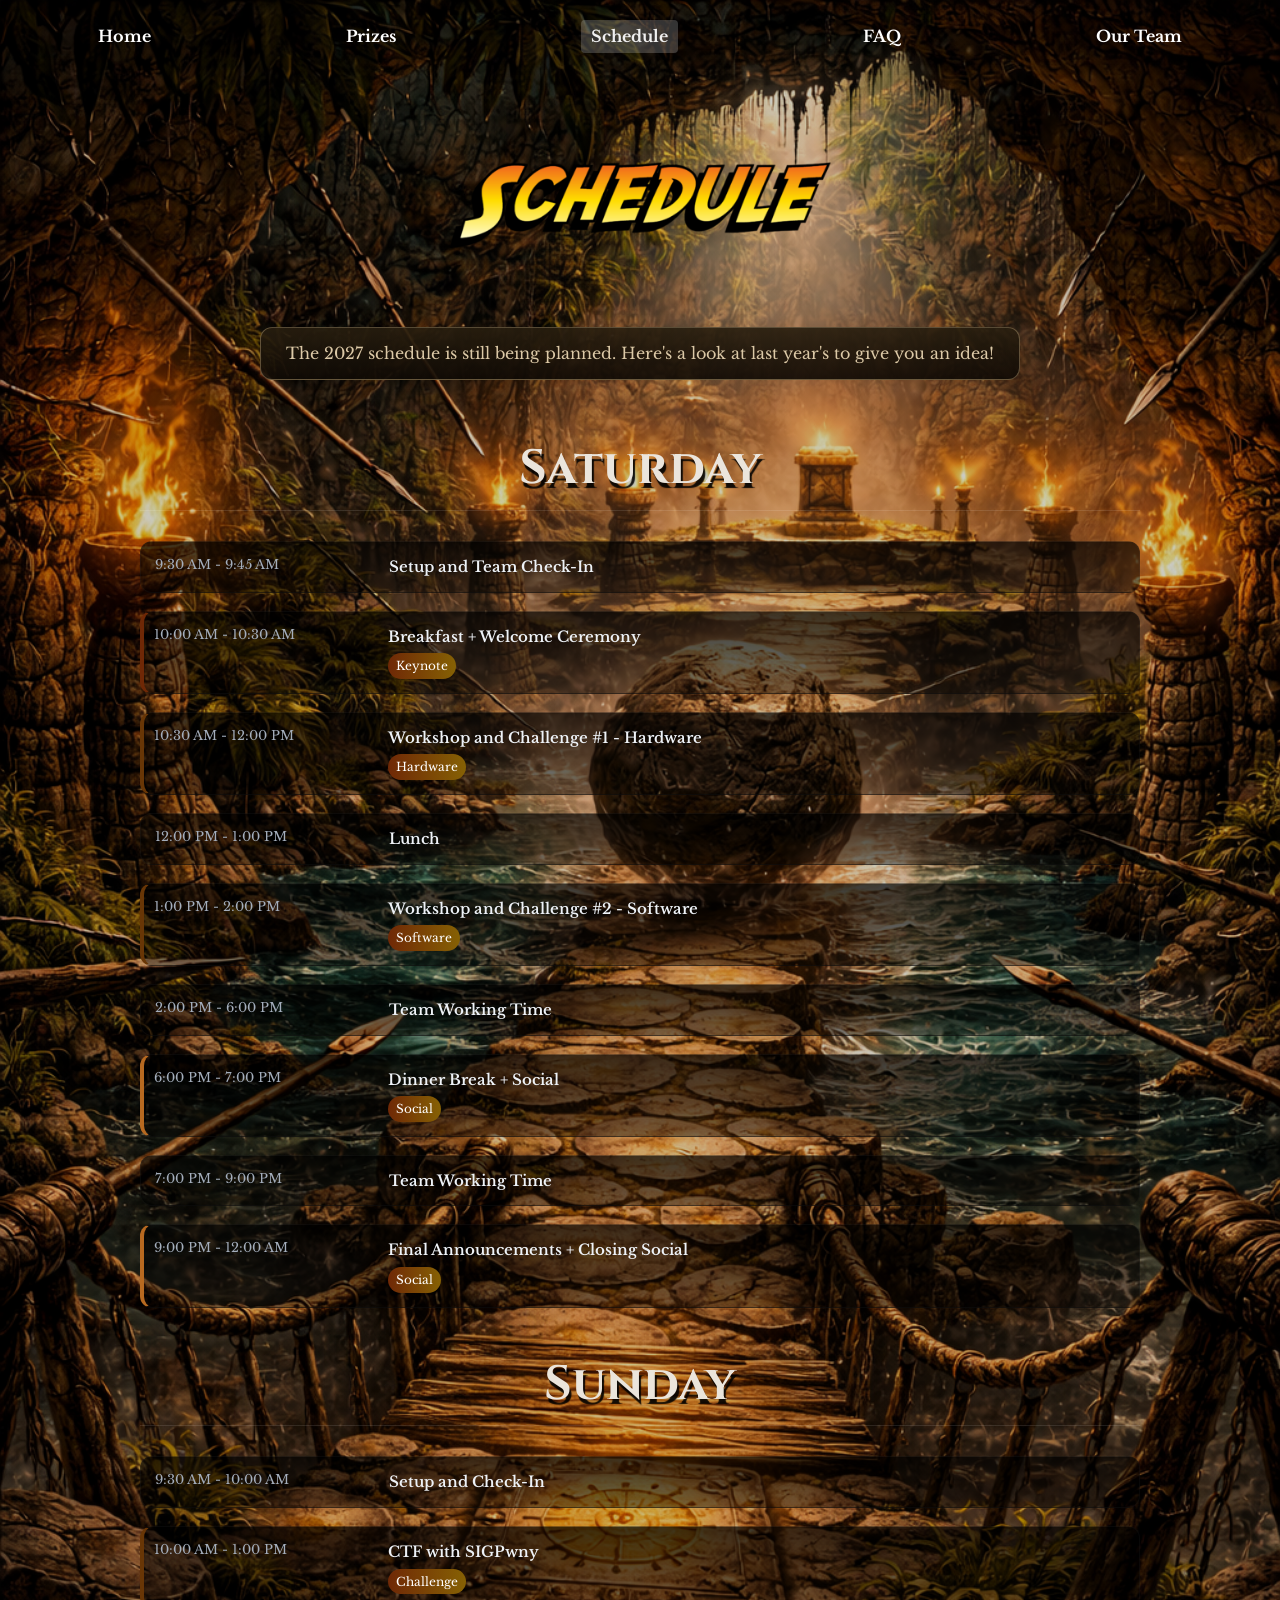
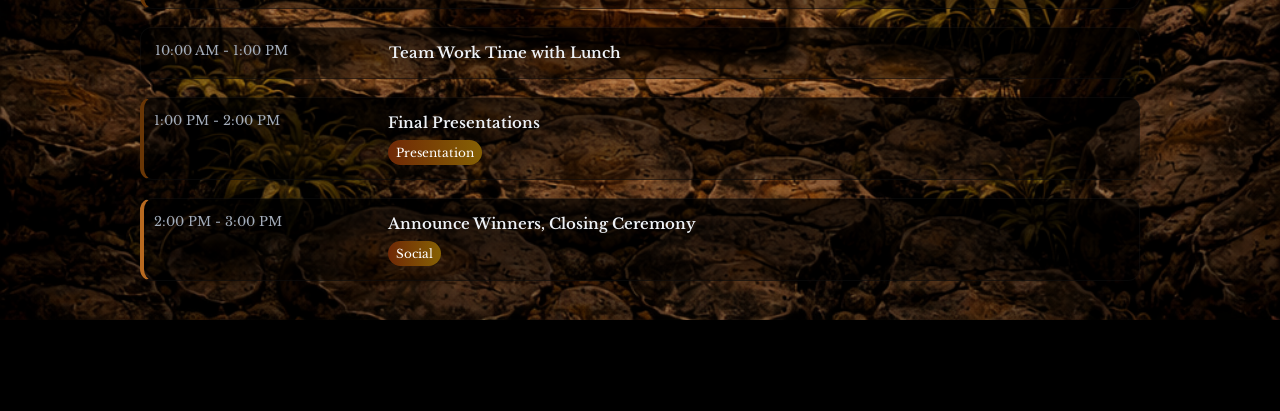
==== pages/schedule.html @ 5c3640a4 "pushing website framework" ====
<!DOCTYPE html>
<html lang="en">
<head>
  <meta charset="UTF-8">
  <meta name="viewport" content="width=device-width, initial-scale=1.0">
  <title>WECEHacks 2027 - Schedule</title>

  <link rel="preconnect" href="https://fonts.googleapis.com">
  <link rel="preconnect" href="https://fonts.gstatic.com" crossorigin>
  <link href="https://fonts.googleapis.com/css2?family=Cinzel:wght@400..900&family=Libre+Baskerville:ital,wght@0,400..700;1,400..700&display=swap" rel="stylesheet">

  <link rel="stylesheet" href="../css/common.css">
  <link rel="stylesheet" href="schedule.css">
</head>

<body>

  <!-- Header -->
  <nav class="header">
    <a href="../index.html">Home</a>
    <a href="prizes.html">Prizes</a>
    <a href="schedule.html">Schedule</a>
    <a href="faq.html">FAQ</a>
    <a href="ourteam.html">Our Team</a>
  </nav>

  <!-- Page Title -->
  <div class="page-title">
    <img src="../images/titles/schedule.png" alt="Schedule">
  </div>

  <!-- TODO: remove this notice once the 2027 schedule below is final -->
  <p class="notice">The 2027 schedule is still being planned. Here's a look at last year's to give you an idea!</p>

  <!-- Schedule Section
       Slot types: add "keynote", "workshop", or "social" to a .slot for a colored edge. -->
  <section class="schedule-section">
    <div class="timetable">

      <!-- Saturday -->
      <div class="day-header"><h2>Saturday</h2></div>

      <div class="slot">
        <div class="time">9:30 AM - 9:45 AM</div>
        <div class="event">
          <div class="title">Setup and Team Check-In</div>
        </div>
      </div>

      <div class="slot keynote">
        <div class="time">10:00 AM - 10:30 AM</div>
        <div class="event">
          <div class="title">Breakfast + Welcome Ceremony</div>
          <div class="meta"><span class="badge">Keynote</span></div>
        </div>
      </div>

      <div class="slot workshop">
        <div class="time">10:30 AM - 12:00 PM</div>
        <div class="event">
          <div class="title">Workshop and Challenge #1 - Hardware</div>
          <div class="meta"><span class="badge">Hardware</span></div>
        </div>
      </div>

      <div class="slot">
        <div class="time">12:00 PM - 1:00 PM</div>
        <div class="event">
          <div class="title">Lunch</div>
        </div>
      </div>

      <div class="slot workshop">
        <div class="time">1:00 PM - 2:00 PM</div>
        <div class="event">
          <div class="title">Workshop and Challenge #2 - Software</div>
          <div class="meta"><span class="badge">Software</span></div>
        </div>
      </div>

      <div class="slot">
        <div class="time">2:00 PM - 6:00 PM</div>
        <div class="event">
          <div class="title">Team Working Time</div>
        </div>
      </div>

      <div class="slot social">
        <div class="time">6:00 PM - 7:00 PM</div>
        <div class="event">
          <div class="title">Dinner Break + Social</div>
          <div class="meta"><span class="badge">Social</span></div>
        </div>
      </div>

      <div class="slot">
        <div class="time">7:00 PM - 9:00 PM</div>
        <div class="event">
          <div class="title">Team Working Time</div>
        </div>
      </div>

      <div class="slot social">
        <div class="time">9:00 PM - 12:00 AM</div>
        <div class="event">
          <div class="title">Final Announcements + Closing Social</div>
          <div class="meta"><span class="badge">Social</span></div>
        </div>
      </div>

      <!-- Sunday -->
      <div class="day-header"><h2>Sunday</h2></div>

      <div class="slot">
        <div class="time">9:30 AM - 10:00 AM</div>
        <div class="event">
          <div class="title">Setup and Check-In</div>
        </div>
      </div>

      <div class="slot workshop">
        <div class="time">10:00 AM - 1:00 PM</div>
        <div class="event">
          <div class="title">CTF with SIGPwny</div>
          <div class="meta"><span class="badge">Challenge</span></div>
        </div>
      </div>

      <div class="slot">
        <div class="time">10:00 AM - 1:00 PM</div>
        <div class="event">
          <div class="title">Team Work Time with Lunch</div>
        </div>
      </div>

      <div class="slot workshop">
        <div class="time">1:00 PM - 2:00 PM</div>
        <div class="event">
          <div class="title">Final Presentations</div>
          <div class="meta"><span class="badge">Presentation</span></div>
        </div>
      </div>

      <div class="slot social">
        <div class="time">2:00 PM - 3:00 PM</div>
        <div class="event">
          <div class="title">Announce Winners, Closing Ceremony</div>
          <div class="meta"><span class="badge">Social</span></div>
        </div>
      </div>

    </div>
  </section>

  <script src="../js/main.js"></script>
</body>
</html>
---- css/common.css ----
/* ==========================================================================
   WECEHacks 2027 — styles shared by every page (header, fonts, theme)
   Page-specific styles live next to each page (index.css, pages/*.css).
   ========================================================================== */

:root {
  --bg: #0f0f13;
  --text: #eef2f7;
  --muted: hsl(214, 15%, 69%);
  --gold: #dbbd8e;
  --parchment: #d6c39f;
  --heading: #ebe5dc;
  --body-text: #dcc9a7;
  --accent: #6f2806;
  --accent-2: #866104;
  --success: #b76920;
  --panel: linear-gradient(to bottom, rgba(40, 30, 15, 0.9), rgba(15, 10, 5, 0.9));
  --card: linear-gradient(180deg, rgba(0, 0, 0, 0.7), rgba(0, 0, 0, 0.4));
  --radius: 12px;
  --max-width: 1100px;
}

* {
  box-sizing: border-box;
}

html {
  scroll-behavior: smooth;
}

body {
  font-family: 'Libre Baskerville', serif;
  margin: 0;
  padding: 0;
  min-height: 100vh;
  display: flex;
  flex-direction: column;
  align-items: center;
  color: var(--text);
  background-color: #000000;
  background-repeat: no-repeat;
  background-size: 100% auto;
  background-position: top center;
  -webkit-font-smoothing: antialiased;
}

img {
  max-width: 100%;
}

/* ---------- Header ---------- */

.header {
  position: sticky;
  top: 0;
  z-index: 100;
  width: 100%;
  display: flex;
  flex-wrap: wrap;
  justify-content: space-around;
  padding: 20px 0;
  background-color: transparent;
  transition: background-color 0.3s ease, box-shadow 0.3s ease;
}

/* When scrolled, header background turns black */
.header.scrolled {
  background-color: rgba(0, 0, 0, 0.7);
  box-shadow: 0 4px 10px rgba(0, 0, 0, 0.5);
}

.header a {
  color: white;
  text-decoration: none;
  font-size: 16px;
  font-weight: bold;
  padding: 5px 10px;
  border-radius: 4px;
  transition: background-color 0.3s ease, color 0.3s ease;
}

.header a:hover,
.header a.active {
  background-color: rgba(255, 255, 255, 0.2);
  color: #f0f0f0;
}

/* ---------- Page title images (Prizes, Schedule, FAQ, Our Team) ---------- */

.page-title {
  width: 100%;
  margin-top: 20px;
  margin-bottom: 10px;
  padding: 50px 20px;
  display: flex;
  justify-content: center;
}

.page-title img {
  width: min(420px, 80%);
  height: auto;
}

/* ---------- Shared bits ---------- */

.badge {
  display: inline-block;
  font-size: 12px;
  padding: 4px 8px;
  border-radius: 999px;
  color: white;
  background: linear-gradient(90deg, var(--accent), var(--accent-2));
}

.notice {
  width: min(90%, 760px);
  margin: 0 auto 30px;
  padding: 14px 20px;
  text-align: center;
  color: var(--body-text);
  background: var(--panel);
  border: 1px solid rgba(219, 189, 142, 0.35);
  border-radius: var(--radius);
}

@media (max-width: 600px) {
  .header {
    justify-content: center;
    gap: 4px;
    padding: 12px 0;
  }

  .header a {
    font-size: 14px;
    padding: 5px 8px;
  }
}
---- pages/schedule.css ----
/* Schedule page */

body {
  background-image:
    linear-gradient(rgba(0, 0, 0, 0.2), rgba(0, 0, 0, 0.2)),
    url('../images/backgrounds/stoneball_background.png');
  line-height: 1.45;
}

.schedule-section {
  width: min(90%, 1000px);
  margin-bottom: 30px;
  padding-bottom: 100px;
}

.timetable {
  display: flex;
  flex-direction: column;
  gap: 18px;
}

.day-header h2 {
  margin: 24px 0 12px;
  padding-bottom: 6px;
  font-family: 'Cinzel', serif;
  font-size: clamp(2rem, 6vw, 3rem);
  color: var(--heading);
  text-align: center;
  border-bottom: 1px solid rgba(255, 255, 255, 0.1);
  text-shadow: 2px 5px 1px rgba(0, 0, 0, 0.9);
}

.slot {
  display: grid;
  grid-template-columns: 220px 1fr;
  gap: 14px;
  padding: 14px;
  align-items: start;
  border-radius: var(--radius);
  background: var(--card);
  border: 1px solid rgba(255, 255, 255, 0.03);
  transition: transform 0.14s ease, box-shadow 0.14s ease;
}

.slot:hover {
  transform: translateY(-4px);
  box-shadow: 0 10px 30px rgba(2, 6, 23, 0.6);
}

.slot .time {
  color: var(--muted);
  font-size: 13px;
  white-space: nowrap;
}

.slot .event {
  display: flex;
  flex-direction: column;
  gap: 6px;
}

.slot .title {
  font-weight: 600;
  font-size: 15px;
}

.slot .meta {
  display: flex;
  flex-wrap: wrap;
  gap: 8px;
}

/* Slot types */
.keynote,
.workshop,
.social {
  padding-left: 10px;
}

.keynote { border-left: 4px solid var(--accent); }
.workshop { border-left: 4px solid #683606; }
.social { border-left: 4px solid var(--success); }

@media (max-width: 760px) {
  .slot {
    grid-template-columns: 1fr;
    gap: 4px;
  }
}
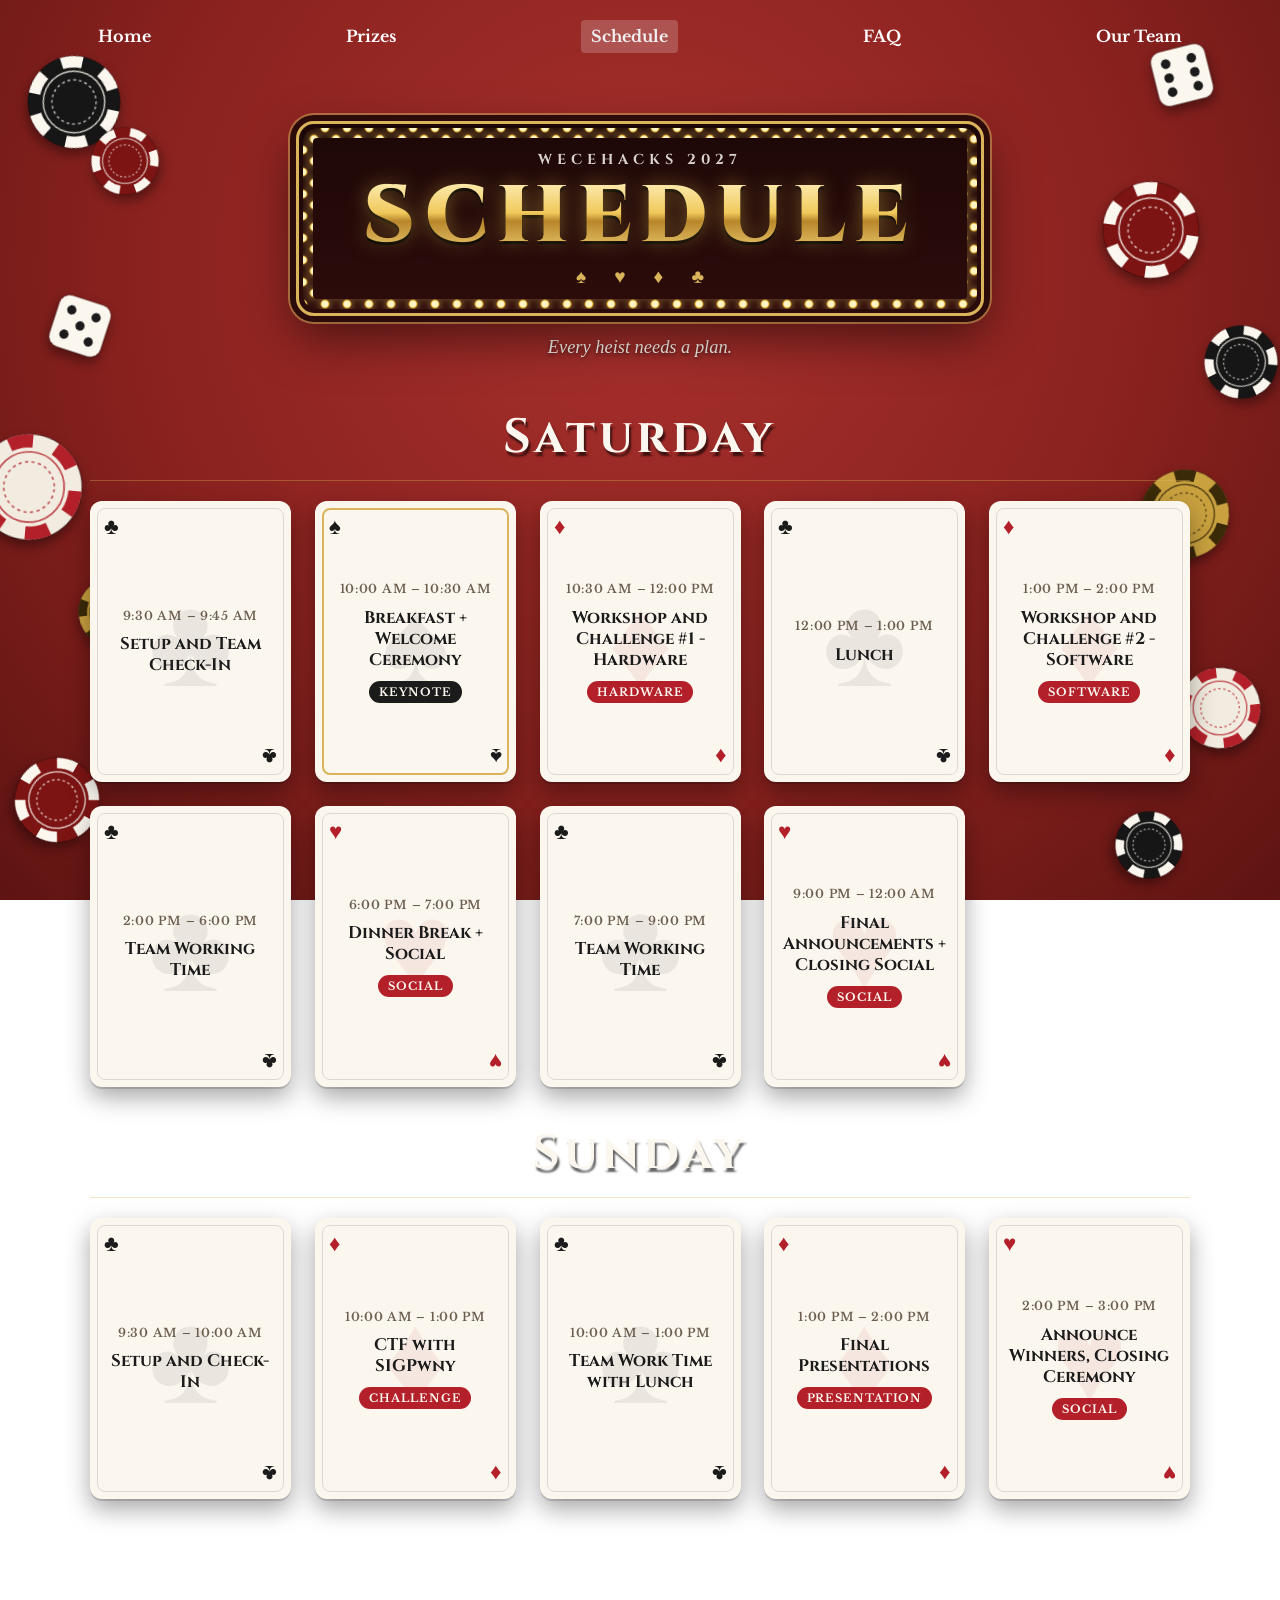
==== commit 3e9fec48: "changed the schedule page for 2027 oceans 11 theme" ====
--- a/pages/schedule.html
+++ b/pages/schedule.html
@@ -14,6 +14,62 @@
 </head>
 
 <body>
+
+  <!--
+    Background decorations: chips and dice scattered on the table.
+    The <symbol>s are drawn once; each <svg class="decor"> reuses one with <use>.
+    Position/size/rotation come from the inline CSS variables:
+      --x, --y = position on screen   --s = size   --r = rotation
+    Add "decor-extra" to hide an item on small screens.
+  -->
+  <svg width="0" height="0" style="position:absolute" aria-hidden="true">
+    <defs>
+      <symbol id="chip" viewBox="0 0 100 100">
+        <circle cx="50" cy="50" r="48" fill="currentColor" stroke="rgba(0,0,0,0.3)" stroke-width="1"/>
+        <circle cx="50" cy="50" r="42" fill="none" style="stroke: var(--chip-edge, #fff)" stroke-width="12" pathLength="120" stroke-dasharray="10 10"/>
+        <circle cx="50" cy="50" r="32" fill="none" style="stroke: var(--chip-edge, #fff)" stroke-width="1.5" opacity="0.8"/>
+        <circle cx="50" cy="50" r="27" fill="currentColor"/>
+        <circle cx="50" cy="50" r="23" fill="none" style="stroke: var(--chip-edge, #fff)" stroke-width="1.5" stroke-dasharray="3 3" opacity="0.7"/>
+      </symbol>
+
+      <symbol id="die-2" viewBox="0 0 100 100">
+        <rect x="4" y="4" width="92" height="92" rx="18" fill="#fbf7ef" stroke="rgba(0,0,0,0.18)" stroke-width="2"/>
+        <g fill="#1b1b1b"><circle cx="28" cy="28" r="8"/><circle cx="72" cy="72" r="8"/></g>
+      </symbol>
+      <symbol id="die-3" viewBox="0 0 100 100">
+        <rect x="4" y="4" width="92" height="92" rx="18" fill="#fbf7ef" stroke="rgba(0,0,0,0.18)" stroke-width="2"/>
+        <g fill="#1b1b1b"><circle cx="28" cy="28" r="8"/><circle cx="50" cy="50" r="8"/><circle cx="72" cy="72" r="8"/></g>
+      </symbol>
+      <symbol id="die-5" viewBox="0 0 100 100">
+        <rect x="4" y="4" width="92" height="92" rx="18" fill="#fbf7ef" stroke="rgba(0,0,0,0.18)" stroke-width="2"/>
+        <g fill="#1b1b1b"><circle cx="28" cy="28" r="8"/><circle cx="72" cy="28" r="8"/><circle cx="50" cy="50" r="8"/><circle cx="28" cy="72" r="8"/><circle cx="72" cy="72" r="8"/></g>
+      </symbol>
+      <symbol id="die-6" viewBox="0 0 100 100">
+        <rect x="4" y="4" width="92" height="92" rx="18" fill="#fbf7ef" stroke="rgba(0,0,0,0.18)" stroke-width="2"/>
+        <g fill="#1b1b1b"><circle cx="28" cy="26" r="8"/><circle cx="28" cy="50" r="8"/><circle cx="28" cy="74" r="8"/><circle cx="72" cy="26" r="8"/><circle cx="72" cy="50" r="8"/><circle cx="72" cy="74" r="8"/></g>
+      </symbol>
+    </defs>
+  </svg>
+
+  <div class="table-decor" aria-hidden="true">
+    <!-- left side -->
+    <svg class="decor chip-black" style="--x:2%;  --y:6%;  --s:96px; --r:12deg"><use href="#chip"/></svg>
+    <svg class="decor chip-red"   style="--x:7%;  --y:14%; --s:70px; --r:-20deg"><use href="#chip"/></svg>
+    <svg class="decor die"        style="--x:4%;  --y:33%; --s:58px; --r:18deg"><use href="#die-5"/></svg>
+    <svg class="decor chip-ivory decor-extra" style="--x:-2%; --y:48%; --s:110px; --r:5deg"><use href="#chip"/></svg>
+    <svg class="decor chip-gold"  style="--x:6%;  --y:64%; --s:72px; --r:-8deg"><use href="#chip"/></svg>
+    <svg class="decor die decor-extra" style="--x:9%; --y:70%; --s:48px; --r:-32deg"><use href="#die-2"/></svg>
+    <svg class="decor chip-red"   style="--x:1%;  --y:84%; --s:88px; --r:30deg"><use href="#chip"/></svg>
+
+    <!-- right side -->
+    <svg class="decor die"        style="--x:90%; --y:5%;  --s:60px; --r:-14deg"><use href="#die-6"/></svg>
+    <svg class="decor chip-red"   style="--x:86%; --y:20%; --s:100px; --r:8deg"><use href="#chip"/></svg>
+    <svg class="decor chip-black decor-extra" style="--x:94%; --y:36%; --s:76px; --r:-25deg"><use href="#chip"/></svg>
+    <svg class="decor chip-gold"  style="--x:89%; --y:52%; --s:92px; --r:15deg"><use href="#chip"/></svg>
+    <svg class="decor die decor-extra" style="--x:85%; --y:68%; --s:52px; --r:24deg"><use href="#die-3"/></svg>
+    <svg class="decor chip-ivory" style="--x:92%; --y:74%; --s:84px; --r:-6deg"><use href="#chip"/></svg>
+    <svg class="decor chip-black" style="--x:87%; --y:90%; --s:70px; --r:40deg"><use href="#chip"/></svg>
+  </div>
 
   <!-- Header -->
   <nav class="header">
@@ -24,134 +80,235 @@
     <a href="ourteam.html">Our Team</a>
   </nav>
 
-  <!-- Page Title -->
+  <!-- Page Title: casino marquee sign -->
   <div class="page-title">
-    <img src="../images/titles/schedule.png" alt="Schedule">
+    <h1 class="marquee">
+      <span class="marquee-kicker">WECEHacks 2027</span>
+      <span class="marquee-word">Schedule</span>
+      <span class="marquee-suits" aria-hidden="true">&#9824;&#xFE0E; &#9829;&#xFE0E; &#9830;&#xFE0E; &#9827;&#xFE0E;</span>
+    </h1>
+    <p class="marquee-tagline">Every heist needs a plan.</p>
   </div>
 
-  <!-- TODO: remove this notice once the 2027 schedule below is final -->
-  <p class="notice">The 2027 schedule is still being planned. Here's a look at last year's to give you an idea!</p>
-
-  <!-- Schedule Section
-       Slot types: add "keynote", "workshop", or "social" to a .slot for a colored edge. -->
+
+  <!--
+    Schedule Section
+
+    Each event is one <li class="event-card">.
+      - Add "keynote", "workshop", or "social" to the <li> to change its suit:
+          keynote = spade, workshop = diamond, social = heart, (none) = club
+      - The <template class="details"> holds what shows in the pop-up.
+        Put any HTML in there (paragraphs, lists, room numbers, links).
+        It is not displayed on the page until the card is clicked.
+  -->
   <section class="schedule-section">
-    <div class="timetable">
-
-      <!-- Saturday -->
-      <div class="day-header"><h2>Saturday</h2></div>
-
-      <div class="slot">
-        <div class="time">9:30 AM - 9:45 AM</div>
-        <div class="event">
-          <div class="title">Setup and Team Check-In</div>
-        </div>
-      </div>
-
-      <div class="slot keynote">
-        <div class="time">10:00 AM - 10:30 AM</div>
-        <div class="event">
-          <div class="title">Breakfast + Welcome Ceremony</div>
-          <div class="meta"><span class="badge">Keynote</span></div>
-        </div>
-      </div>
-
-      <div class="slot workshop">
-        <div class="time">10:30 AM - 12:00 PM</div>
-        <div class="event">
-          <div class="title">Workshop and Challenge #1 - Hardware</div>
-          <div class="meta"><span class="badge">Hardware</span></div>
-        </div>
-      </div>
-
-      <div class="slot">
-        <div class="time">12:00 PM - 1:00 PM</div>
-        <div class="event">
-          <div class="title">Lunch</div>
-        </div>
-      </div>
-
-      <div class="slot workshop">
-        <div class="time">1:00 PM - 2:00 PM</div>
-        <div class="event">
-          <div class="title">Workshop and Challenge #2 - Software</div>
-          <div class="meta"><span class="badge">Software</span></div>
-        </div>
-      </div>
-
-      <div class="slot">
-        <div class="time">2:00 PM - 6:00 PM</div>
-        <div class="event">
-          <div class="title">Team Working Time</div>
-        </div>
-      </div>
-
-      <div class="slot social">
-        <div class="time">6:00 PM - 7:00 PM</div>
-        <div class="event">
-          <div class="title">Dinner Break + Social</div>
-          <div class="meta"><span class="badge">Social</span></div>
-        </div>
-      </div>
-
-      <div class="slot">
-        <div class="time">7:00 PM - 9:00 PM</div>
-        <div class="event">
-          <div class="title">Team Working Time</div>
-        </div>
-      </div>
-
-      <div class="slot social">
-        <div class="time">9:00 PM - 12:00 AM</div>
-        <div class="event">
-          <div class="title">Final Announcements + Closing Social</div>
-          <div class="meta"><span class="badge">Social</span></div>
-        </div>
-      </div>
-
-      <!-- Sunday -->
-      <div class="day-header"><h2>Sunday</h2></div>
-
-      <div class="slot">
-        <div class="time">9:30 AM - 10:00 AM</div>
-        <div class="event">
-          <div class="title">Setup and Check-In</div>
-        </div>
-      </div>
-
-      <div class="slot workshop">
-        <div class="time">10:00 AM - 1:00 PM</div>
-        <div class="event">
-          <div class="title">CTF with SIGPwny</div>
-          <div class="meta"><span class="badge">Challenge</span></div>
-        </div>
-      </div>
-
-      <div class="slot">
-        <div class="time">10:00 AM - 1:00 PM</div>
-        <div class="event">
-          <div class="title">Team Work Time with Lunch</div>
-        </div>
-      </div>
-
-      <div class="slot workshop">
-        <div class="time">1:00 PM - 2:00 PM</div>
-        <div class="event">
-          <div class="title">Final Presentations</div>
-          <div class="meta"><span class="badge">Presentation</span></div>
-        </div>
-      </div>
-
-      <div class="slot social">
-        <div class="time">2:00 PM - 3:00 PM</div>
-        <div class="event">
-          <div class="title">Announce Winners, Closing Ceremony</div>
-          <div class="meta"><span class="badge">Social</span></div>
-        </div>
-      </div>
-
+
+    <!-- Saturday -->
+    <div class="day">
+      <h2 class="day-header">Saturday</h2>
+      <ul class="hand">
+
+        <li class="event-card">
+          <button type="button" class="card-face">
+            <span class="corner corner-top" aria-hidden="true"></span>
+            <span class="time">9:30 AM – 9:45 AM</span>
+            <span class="title">Setup and Team Check-In</span>
+            <span class="corner corner-bottom" aria-hidden="true"></span>
+          </button>
+          <template class="details">
+            <p class="tbd">Details coming soon.</p>
+          </template>
+        </li>
+
+        <li class="event-card keynote">
+          <button type="button" class="card-face">
+            <span class="corner corner-top" aria-hidden="true"></span>
+            <span class="time">10:00 AM – 10:30 AM</span>
+            <span class="title">Breakfast + Welcome Ceremony</span>
+            <span class="badge">Keynote</span>
+            <span class="corner corner-bottom" aria-hidden="true"></span>
+          </button>
+          <template class="details">
+            <p class="tbd">Details coming soon.</p>
+          </template>
+        </li>
+
+        <li class="event-card workshop">
+          <button type="button" class="card-face">
+            <span class="corner corner-top" aria-hidden="true"></span>
+            <span class="time">10:30 AM – 12:00 PM</span>
+            <span class="title">Workshop and Challenge #1 - Hardware</span>
+            <span class="badge">Hardware</span>
+            <span class="corner corner-bottom" aria-hidden="true"></span>
+          </button>
+          <template class="details">
+            <p class="tbd">Details coming soon.</p>
+          </template>
+        </li>
+
+        <li class="event-card">
+          <button type="button" class="card-face">
+            <span class="corner corner-top" aria-hidden="true"></span>
+            <span class="time">12:00 PM – 1:00 PM</span>
+            <span class="title">Lunch</span>
+            <span class="corner corner-bottom" aria-hidden="true"></span>
+          </button>
+          <template class="details">
+            <p class="tbd">Details coming soon.</p>
+          </template>
+        </li>
+
+        <li class="event-card workshop">
+          <button type="button" class="card-face">
+            <span class="corner corner-top" aria-hidden="true"></span>
+            <span class="time">1:00 PM – 2:00 PM</span>
+            <span class="title">Workshop and Challenge #2 - Software</span>
+            <span class="badge">Software</span>
+            <span class="corner corner-bottom" aria-hidden="true"></span>
+          </button>
+          <template class="details">
+            <p class="tbd">Details coming soon.</p>
+          </template>
+        </li>
+
+        <li class="event-card">
+          <button type="button" class="card-face">
+            <span class="corner corner-top" aria-hidden="true"></span>
+            <span class="time">2:00 PM – 6:00 PM</span>
+            <span class="title">Team Working Time</span>
+            <span class="corner corner-bottom" aria-hidden="true"></span>
+          </button>
+          <template class="details">
+            <p class="tbd">Details coming soon.</p>
+          </template>
+        </li>
+
+        <li class="event-card social">
+          <button type="button" class="card-face">
+            <span class="corner corner-top" aria-hidden="true"></span>
+            <span class="time">6:00 PM – 7:00 PM</span>
+            <span class="title">Dinner Break + Social</span>
+            <span class="badge">Social</span>
+            <span class="corner corner-bottom" aria-hidden="true"></span>
+          </button>
+          <template class="details">
+            <p class="tbd">Details coming soon.</p>
+          </template>
+        </li>
+
+        <li class="event-card">
+          <button type="button" class="card-face">
+            <span class="corner corner-top" aria-hidden="true"></span>
+            <span class="time">7:00 PM – 9:00 PM</span>
+            <span class="title">Team Working Time</span>
+            <span class="corner corner-bottom" aria-hidden="true"></span>
+          </button>
+          <template class="details">
+            <p class="tbd">Details coming soon.</p>
+          </template>
+        </li>
+
+        <li class="event-card social">
+          <button type="button" class="card-face">
+            <span class="corner corner-top" aria-hidden="true"></span>
+            <span class="time">9:00 PM – 12:00 AM</span>
+            <span class="title">Final Announcements + Closing Social</span>
+            <span class="badge">Social</span>
+            <span class="corner corner-bottom" aria-hidden="true"></span>
+          </button>
+          <template class="details">
+            <p class="tbd">Details coming soon.</p>
+          </template>
+        </li>
+
+      </ul>
     </div>
+
+    <!-- Sunday -->
+    <div class="day">
+      <h2 class="day-header">Sunday</h2>
+      <ul class="hand">
+
+        <li class="event-card">
+          <button type="button" class="card-face">
+            <span class="corner corner-top" aria-hidden="true"></span>
+            <span class="time">9:30 AM – 10:00 AM</span>
+            <span class="title">Setup and Check-In</span>
+            <span class="corner corner-bottom" aria-hidden="true"></span>
+          </button>
+          <template class="details">
+            <p class="tbd">Details coming soon.</p>
+          </template>
+        </li>
+
+        <li class="event-card workshop">
+          <button type="button" class="card-face">
+            <span class="corner corner-top" aria-hidden="true"></span>
+            <span class="time">10:00 AM – 1:00 PM</span>
+            <span class="title">CTF with SIGPwny</span>
+            <span class="badge">Challenge</span>
+            <span class="corner corner-bottom" aria-hidden="true"></span>
+          </button>
+          <template class="details">
+            <p class="tbd">Details coming soon.</p>
+          </template>
+        </li>
+
+        <li class="event-card">
+          <button type="button" class="card-face">
+            <span class="corner corner-top" aria-hidden="true"></span>
+            <span class="time">10:00 AM – 1:00 PM</span>
+            <span class="title">Team Work Time with Lunch</span>
+            <span class="corner corner-bottom" aria-hidden="true"></span>
+          </button>
+          <template class="details">
+            <p class="tbd">Details coming soon.</p>
+          </template>
+        </li>
+
+        <li class="event-card workshop">
+          <button type="button" class="card-face">
+            <span class="corner corner-top" aria-hidden="true"></span>
+            <span class="time">1:00 PM – 2:00 PM</span>
+            <span class="title">Final Presentations</span>
+            <span class="badge">Presentation</span>
+            <span class="corner corner-bottom" aria-hidden="true"></span>
+          </button>
+          <template class="details">
+            <p class="tbd">Details coming soon.</p>
+          </template>
+        </li>
+
+        <li class="event-card social">
+          <button type="button" class="card-face">
+            <span class="corner corner-top" aria-hidden="true"></span>
+            <span class="time">2:00 PM – 3:00 PM</span>
+            <span class="title">Announce Winners, Closing Ceremony</span>
+            <span class="badge">Social</span>
+            <span class="corner corner-bottom" aria-hidden="true"></span>
+          </button>
+          <template class="details">
+            <p class="tbd">Details coming soon.</p>
+          </template>
+        </li>
+
+      </ul>
+    </div>
+
   </section>
 
+  <!-- Event pop-up (filled in by schedule.js when a card is clicked) -->
+  <dialog class="event-modal" id="event-modal" aria-labelledby="modal-title">
+    <div class="modal-inner">
+      <button type="button" class="modal-close" aria-label="Close">&times;</button>
+      <p class="modal-time"></p>
+      <h3 class="modal-title" id="modal-title"></h3>
+      <span class="modal-badge"></span>
+      <div class="modal-body"></div>
+    </div>
+  </dialog>
+
   <script src="../js/main.js"></script>
+  <script src="schedule.js"></script>
 </body>
-</html>
+</html>
--- a/pages/schedule.css
+++ b/pages/schedule.css
@@ -1,89 +1,495 @@
-/* Schedule page */
+/* Schedule page — casino card theme */
+
+:root {
+  --felt: #a8302c;
+  --felt-dark: #5e1412;
+  --ivory: #fbf7ef;
+  --ink: #1b1b1b;
+  --ink-soft: #6b5e4e;
+  --suit-red: #b3202a;
+  --gold: #d9b45a;
+}
 
 body {
-  background-image:
-    linear-gradient(rgba(0, 0, 0, 0.2), rgba(0, 0, 0, 0.2)),
-    url('../images/backgrounds/stoneball_background.png');
+  /* Red casino felt. Swap in a background image here if your team makes one. */
+  background:
+    radial-gradient(ellipse at 50% 30%, var(--felt) 0%, #8a221f 55%, var(--felt-dark) 100%) fixed;
   line-height: 1.45;
 }
 
-.schedule-section {
-  width: min(90%, 1000px);
-  margin-bottom: 30px;
-  padding-bottom: 100px;
-}
-
-.timetable {
+/* ---------- Background chips & dice ---------- */
+
+.table-decor {
+  position: fixed;     /* stays put while the cards scroll over it */
+  inset: 0;
+  z-index: -1;         /* behind all page content */
+  overflow: hidden;
+  pointer-events: none;
+}
+
+.decor {
+  --k: 1;              /* size multiplier, shrunk on small screens */
+  position: absolute;
+  left: var(--x);
+  top: var(--y);
+  width: calc(var(--s) * var(--k));
+  height: calc(var(--s) * var(--k));
+  transform: rotate(var(--r, 0deg));
+  filter: drop-shadow(0 6px 6px rgba(0, 0, 0, 0.4));
+}
+
+/* currentColor = chip body, --chip-edge = the stripes */
+.chip-red   { color: #7d1414; --chip-edge: #fbf7ef; }
+.chip-black { color: #161616; --chip-edge: #fbf7ef; }
+.chip-gold  { color: #c9a13f; --chip-edge: #3a2a08; }
+.chip-ivory { color: #f2ece0; --chip-edge: #b3202a; }
+
+@media (max-width: 760px) {
+  .decor { --k: 0.6; }
+  .decor-extra { display: none; }
+}
+
+/* ---------- Marquee title ---------- */
+
+.page-title {
   display: flex;
   flex-direction: column;
-  gap: 18px;
-}
-
-.day-header h2 {
-  margin: 24px 0 12px;
-  padding-bottom: 6px;
+  align-items: center;
+  padding: 0 16px;
+}
+
+.marquee {
+  position: relative;
+  margin: 28px 0 0;
+  padding: 26px clamp(28px, 6vw, 64px) 22px;
+  display: flex;
+  flex-direction: column;
+  align-items: center;
+  gap: 4px;
+  background: linear-gradient(180deg, #1d0807, #2c0c0b);
+  border: 3px solid var(--gold);
+  border-radius: 18px;
+  box-shadow:
+    0 0 0 6px #2c0c0b,
+    0 0 0 8px rgba(217, 180, 90, 0.5),
+    0 20px 50px rgba(0, 0, 0, 0.55);
+}
+
+/* Light bulbs around the frame.
+   Two layers of dots, offset from each other; they take turns glowing
+   to make the "chasing lights" effect. The mask keeps them to a 14px frame. */
+.marquee::before,
+.marquee::after {
+  content: "";
+  position: absolute;
+  inset: 4px;
+  padding: 10px;
+  border-radius: 14px;
+  background: radial-gradient(circle, #fff3c4 0 3px, #f5c64e 3.5px, transparent 5px) 0 0 / 22px 22px;
+  -webkit-mask: linear-gradient(#000 0 0) content-box, linear-gradient(#000 0 0);
+  -webkit-mask-composite: xor;
+          mask: linear-gradient(#000 0 0) content-box exclude, linear-gradient(#000 0 0);
+  filter: drop-shadow(0 0 4px rgba(255, 210, 100, 0.9));
+  pointer-events: none;
+  animation: bulbs 1.2s steps(1) infinite;
+}
+
+.marquee::after {
+  background-position: 11px 11px;
+  animation-delay: -0.6s;
+}
+
+.marquee-kicker {
+  font-family: 'Cinzel', serif;
+  font-size: clamp(0.7rem, 2vw, 0.9rem);
+  font-weight: 700;
+  letter-spacing: 0.35em;
+  text-transform: uppercase;
+  color: var(--ivory);
+  opacity: 0.85;
+}
+
+.marquee-word {
+  font-family: 'Cinzel', serif;
+  font-size: clamp(2.4rem, 9vw, 5rem);
+  font-weight: 900;
+  line-height: 1.05;
+  letter-spacing: 0.12em;
+  text-transform: uppercase;
+  /* gold foil lettering */
+  background: linear-gradient(180deg, #fff2c2 0%, #f0c95c 45%, #b8862b 55%, #f6d77d 100%);
+  -webkit-background-clip: text;
+          background-clip: text;
+  color: transparent;
+  filter: drop-shadow(0 0 10px rgba(240, 190, 80, 0.45)) drop-shadow(0 3px 0 #000);
+}
+
+.marquee-suits {
+  font-size: clamp(0.9rem, 2.4vw, 1.2rem);
+  letter-spacing: 0.6em;
+  margin-right: -0.6em;  /* balance the trailing letter-spacing */
+  color: var(--gold);
+}
+
+.marquee-tagline {
+  margin: 18px 0 0;
+  font-family: 'Libre Baskerville', serif;
+  font-style: italic;
+  font-size: clamp(0.95rem, 2.5vw, 1.15rem);
+  color: var(--ivory);
+  text-shadow: 0 2px 4px rgba(0, 0, 0, 0.6);
+}
+
+@keyframes bulbs {
+  0%   { opacity: 1; }
+  50%  { opacity: 0.25; }
+}
+
+@media (max-width: 520px) {
+  .marquee::before,
+  .marquee::after {
+    background-size: 18px 18px;
+  }
+  .marquee::after {
+    background-position: 9px 9px;
+  }
+}
+
+/* ---------- Schedule section ---------- */
+
+.schedule-section {
+  width: min(90%, 1100px);
+  margin: 0 auto 30px;
+  padding-bottom: 100px;
+}
+
+/* ---------- Day headers ---------- */
+
+.day-header {
+  margin: 32px 0 20px;
+  padding-bottom: 8px;
   font-family: 'Cinzel', serif;
   font-size: clamp(2rem, 6vw, 3rem);
-  color: var(--heading);
+  color: var(--ivory);
   text-align: center;
-  border-bottom: 1px solid rgba(255, 255, 255, 0.1);
-  text-shadow: 2px 5px 1px rgba(0, 0, 0, 0.9);
-}
-
-.slot {
+  letter-spacing: 0.08em;
+  border-bottom: 1px solid rgba(217, 180, 90, 0.35);
+  text-shadow: 2px 4px 2px rgba(0, 0, 0, 0.6);
+}
+
+/* ---------- Card grid ---------- */
+
+.hand {
+  list-style: none;
+  margin: 0;
+  padding: 0;
   display: grid;
-  grid-template-columns: 220px 1fr;
-  gap: 14px;
-  padding: 14px;
-  align-items: start;
-  border-radius: var(--radius);
-  background: var(--card);
-  border: 1px solid rgba(255, 255, 255, 0.03);
-  transition: transform 0.14s ease, box-shadow 0.14s ease;
-}
-
-.slot:hover {
-  transform: translateY(-4px);
-  box-shadow: 0 10px 30px rgba(2, 6, 23, 0.6);
-}
-
-.slot .time {
-  color: var(--muted);
-  font-size: 13px;
-  white-space: nowrap;
-}
-
-.slot .event {
+  grid-template-columns: repeat(auto-fill, minmax(190px, 1fr));
+  gap: 24px;
+}
+
+/* ---------- Suits by event type ----------
+   Each type sets two variables the card (and pop-up) read from.
+   \FE0E forces the plain text symbol instead of an emoji on phones. */
+
+.event-card,
+.event-modal          { --suit: "\2663\FE0E"; --suit-color: var(--ink); }      /* club */
+.keynote              { --suit: "\2660\FE0E"; --suit-color: var(--ink); }      /* spade */
+.workshop             { --suit: "\2666\FE0E"; --suit-color: var(--suit-red); } /* diamond */
+.social               { --suit: "\2665\FE0E"; --suit-color: var(--suit-red); } /* heart */
+
+/* ---------- The card itself ---------- */
+
+.event-card {
+  /* "Dealt" onto the table on page load; --i is set per card in schedule.js */
+  animation: deal 0.5s cubic-bezier(0.2, 0.8, 0.2, 1) both;
+  animation-delay: calc(var(--i, 0) * 60ms);
+}
+
+.card-face {
+  /* reset default button styles */
+  appearance: none;
+  border: none;
+  font: inherit;
+  cursor: pointer;
+
+  position: relative;
+  width: 100%;
+  aspect-ratio: 5 / 7;
+  padding: 36px 18px;
   display: flex;
   flex-direction: column;
-  gap: 6px;
-}
-
-.slot .title {
+  align-items: center;
+  justify-content: center;
+  gap: 10px;
+  text-align: center;
+  color: var(--ink);
+  background: var(--ivory);
+  border-radius: 12px;
+  overflow: hidden;
+  box-shadow:
+    0 2px 0 rgba(0, 0, 0, 0.15),
+    0 10px 24px rgba(0, 0, 0, 0.35);
+  transition: transform 0.18s ease, box-shadow 0.18s ease;
+}
+
+/* Thin inner border, like a printed card */
+.card-face::after {
+  content: "";
+  position: absolute;
+  inset: 7px;
+  border: 1px solid rgba(0, 0, 0, 0.12);
+  border-radius: 8px;
+  pointer-events: none;
+}
+
+.keynote .card-face::after {
+  border: 2px solid var(--gold);
+}
+
+/* Big faded suit in the middle of the card */
+.card-face::before {
+  content: var(--suit);
+  position: absolute;
+  inset: 0;
+  display: grid;
+  place-items: center;
+  font-size: 8rem;
+  line-height: 1;
+  color: var(--suit-color);
+  opacity: 0.07;
+  pointer-events: none;
+}
+
+.card-face:hover {
+  transform: translateY(-8px) rotate(-1.5deg);
+  box-shadow:
+    0 2px 0 rgba(0, 0, 0, 0.15),
+    0 18px 36px rgba(0, 0, 0, 0.45);
+}
+
+.card-face:focus-visible {
+  outline: 3px solid var(--gold);
+  outline-offset: 4px;
+}
+
+/* Corner suits */
+.corner {
+  position: absolute;
+  font-size: 1.4rem;
+  line-height: 1;
+  color: var(--suit-color);
+}
+
+.corner::before {
+  content: var(--suit);
+}
+
+.corner-top {
+  top: 14px;
+  left: 14px;
+}
+
+.corner-bottom {
+  bottom: 14px;
+  right: 14px;
+  transform: rotate(180deg);
+}
+
+/* Card text */
+.card-face .time {
+  position: relative;
+  font-size: 0.75rem;
   font-weight: 600;
-  font-size: 15px;
-}
-
-.slot .meta {
-  display: flex;
-  flex-wrap: wrap;
-  gap: 8px;
-}
-
-/* Slot types */
-.keynote,
-.workshop,
-.social {
-  padding-left: 10px;
-}
-
-.keynote { border-left: 4px solid var(--accent); }
-.workshop { border-left: 4px solid #683606; }
-.social { border-left: 4px solid var(--success); }
-
-@media (max-width: 760px) {
-  .slot {
-    grid-template-columns: 1fr;
-    gap: 4px;
-  }
-}
+  letter-spacing: 0.06em;
+  text-transform: uppercase;
+  color: var(--ink-soft);
+}
+
+.card-face .title {
+  position: relative;
+  font-family: 'Cinzel', serif;
+  font-size: 1.05rem;
+  font-weight: 700;
+  line-height: 1.25;
+}
+
+.card-face .badge,
+.modal-badge {
+  position: relative;
+  padding: 3px 10px;
+  font-size: 0.7rem;
+  font-weight: 700;
+  letter-spacing: 0.08em;
+  text-transform: uppercase;
+  color: var(--ivory);
+  background: var(--suit-color);
+  border-radius: 999px;
+}
+
+/* ---------- Pop-up ---------- */
+
+.event-modal {
+  width: min(92vw, 560px);
+  max-height: 85vh;
+  padding: 0;            /* padding lives on .modal-inner so backdrop clicks are detectable */
+  border: none;
+  border-radius: 16px;
+  color: var(--ink);
+  background: var(--ivory);
+  box-shadow: 0 30px 80px rgba(0, 0, 0, 0.6);
+}
+
+.event-modal[open] {
+  animation: flip-in 0.28s ease-out;
+}
+
+.event-modal::backdrop {
+  background: rgba(20, 0, 0, 0.65);
+  backdrop-filter: blur(3px);
+}
+
+.modal-inner {
+  position: relative;
+  padding: 44px 32px 32px;
+  border-top: 6px solid var(--suit-color);
+}
+
+.modal-inner::before {
+  content: var(--suit);
+  position: absolute;
+  top: 14px;
+  left: 18px;
+  font-size: 1.6rem;
+  line-height: 1;
+  color: var(--suit-color);
+}
+
+.modal-close {
+  position: absolute;
+  top: 8px;
+  right: 12px;
+  width: 40px;
+  height: 40px;
+  font-size: 1.8rem;
+  line-height: 1;
+  color: var(--ink);
+  background: none;
+  border: none;
+  border-radius: 50%;
+  cursor: pointer;
+}
+
+.modal-close:hover {
+  background: rgba(0, 0, 0, 0.07);
+}
+
+.modal-close:focus-visible {
+  outline: 3px solid var(--gold);
+}
+
+.modal-time {
+  margin: 0 0 4px;
+  font-size: 0.8rem;
+  font-weight: 600;
+  letter-spacing: 0.06em;
+  text-transform: uppercase;
+  color: var(--ink-soft);
+}
+
+.modal-title {
+  margin: 0 0 12px;
+  font-family: 'Cinzel', serif;
+  font-size: clamp(1.4rem, 4vw, 1.8rem);
+  line-height: 1.2;
+}
+
+.modal-badge:empty {
+  display: none;
+}
+
+.modal-body {
+  margin-top: 20px;
+  font-family: 'Libre Baskerville', serif;
+  font-size: 0.95rem;
+  line-height: 1.65;
+}
+
+.modal-body .tbd {
+  font-style: italic;
+  color: var(--ink-soft);
+}
+
+/* Stop the page behind from scrolling while the pop-up is open */
+body:has(.event-modal[open]) {
+  overflow: hidden;
+}
+
+/* ---------- Animations ---------- */
+
+@keyframes deal {
+  from {
+    opacity: 0;
+    transform: translateY(-40px) rotate(-8deg) scale(0.92);
+  }
+  to {
+    opacity: 1;
+    transform: none;
+  }
+}
+
+@keyframes flip-in {
+  from {
+    opacity: 0;
+    transform: perspective(800px) rotateX(14deg) scale(0.94);
+  }
+  to {
+    opacity: 1;
+    transform: none;
+  }
+}
+
+@media (prefers-reduced-motion: reduce) {
+  .event-card,
+  .event-modal[open],
+  .marquee::before,
+  .marquee::after {
+    animation: none;
+  }
+  .card-face {
+    transition: none;
+  }
+  .card-face:hover {
+    transform: none;
+  }
+}
+
+/* ---------- Small screens ---------- */
+
+@media (max-width: 520px) {
+  .hand {
+    grid-template-columns: repeat(2, 1fr);
+    gap: 14px;
+  }
+
+  .card-face {
+    padding: 30px 10px;
+    gap: 8px;
+  }
+
+  .card-face .title {
+    font-size: 0.9rem;
+  }
+
+  .card-face .time {
+    font-size: 0.65rem;
+  }
+
+  .card-face::before {
+    font-size: 5.5rem;
+  }
+
+  .modal-inner {
+    padding: 44px 22px 26px;
+  }
+}
